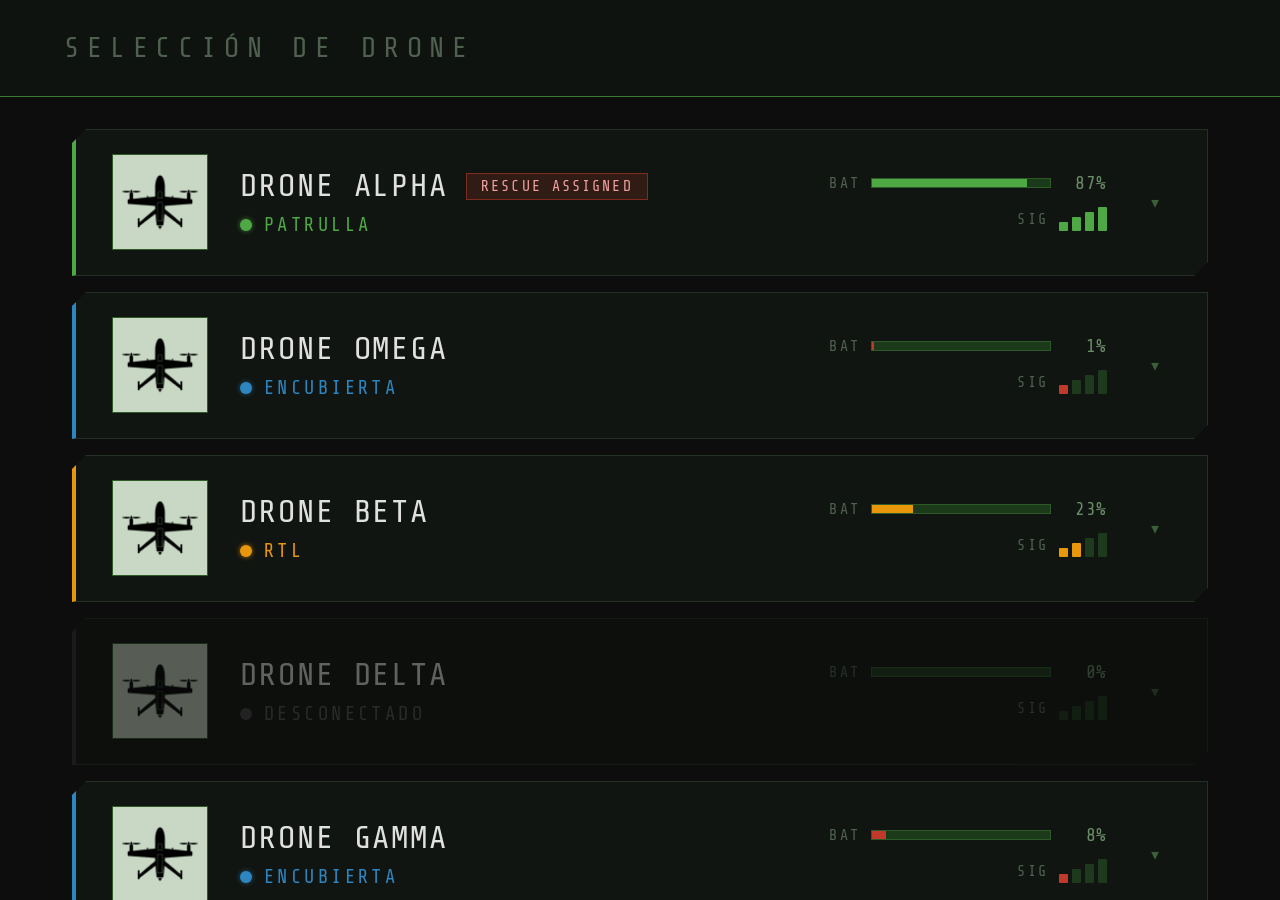
==== drones/index.html @ 0faf00eb "Initial commit: tablet UI for naval simulation (Navalia)" ====
<!DOCTYPE html>
<html lang="es">
<head>
    <meta charset="UTF-8">
    <meta name="viewport" content="width=device-width, initial-scale=1.0">
    <title>Selección de Drone</title>
    <link rel="stylesheet" href="./shared.css">
    <link rel="stylesheet" href="./index.css">
</head>
<body>
    <div id="page">
        <div id="page-header">
            <span id="page-title">Selección de Drone</span>
        </div>
        <div id="drone-list"></div>
    </div>
    <script src="./index.js"></script>
    <script src="./mock.js"></script>
</body>
</html>
---- drones/shared.css ----
/* ===== RESET ===== */
*, *::before, *::after {
    margin: 0;
    padding: 0;
    box-sizing: border-box;
}

html, body {
    width: 100%;
    height: 100%;
    overflow: hidden;
    background: #0d0d0d;
}

/* ===== FONT ===== */
@font-face {
    font-family: 'ShareTechMono';
    src: url('../assets/fonts/ShareTechMono-Regular.woff2') format('woff2');
    font-weight: normal;
    font-style: normal;
}

body {
    font-family: 'ShareTechMono', 'Courier New', monospace;
    color: #e0e0e0;
}

/* ===== VARIABLES ===== */
:root {
    --bg-base:       #0d0d0d;
    --bg-panel:      #0f130f;
    --bg-card:       #111511;
    --accent:        #3a7d32;
    --accent-bright: #4ea844;
    --accent-dim:    #2d5a27;
    --text-primary:  #e0e0e0;
    --text-dim:      #6a8e68;
    --text-label:    #506050;
    --border:        #1a2a1a;
    --border-accent: #3a7d32;
    --status-ok:     #4ea844;
    --status-err:    #c0392b;
}

/* ===== BOTONES ===== */
.btn {
    display: inline-flex;
    align-items: center;
    justify-content: center;
    min-height: 96px;
    padding: 0 48px;
    font-family: 'ShareTechMono', 'Courier New', monospace;
    font-size: 28px;
    letter-spacing: 0.12em;
    text-transform: uppercase;
    color: var(--accent-bright);
    background: transparent;
    border: 1px solid var(--accent);
    cursor: pointer;
    -webkit-user-select: none;
    user-select: none;
    clip-path: polygon(16px 0%, 100% 0%, 100% calc(100% - 16px), calc(100% - 16px) 100%, 0% 100%, 0% 16px);
    transition: background 0.12s;
}

.btn:active {
    background: rgba(58, 125, 50, 0.22);
}

.btn-primary {
    background: rgba(58, 125, 50, 0.12);
    border-color: var(--accent-bright);
    color: #fff;
    font-size: 30px;
}

.btn-primary:active {
    background: rgba(58, 125, 50, 0.35);
}

.btn-primary:disabled {
    opacity: 0.28;
    pointer-events: none;
}

.btn-back {
    display: inline-flex;
    align-items: center;
    gap: 12px;
    min-height: 96px;
    padding: 0 24px;
    font-family: 'ShareTechMono', 'Courier New', monospace;
    font-size: 26px;
    letter-spacing: 0.08em;
    text-transform: uppercase;
    color: var(--text-dim);
    background: transparent;
    border: none;
    cursor: pointer;
    -webkit-user-select: none;
    user-select: none;
}

.btn-back:active {
    color: var(--text-primary);
}

/* ===== MODAL ===== */
.modal-overlay {
    display: none;
    position: fixed;
    inset: 0;
    background: rgba(0, 0, 0, 0.72);
    backdrop-filter: blur(4px);
    -webkit-backdrop-filter: blur(4px);
    z-index: 2000;
    align-items: center;
    justify-content: center;
}

.modal-overlay.visible {
    display: flex;
}

.modal-box {
    background: #0f130f;
    border: 1px solid var(--accent);
    padding: 64px;
    min-width: 800px;
    max-width: 1100px;
    clip-path: polygon(24px 0%, 100% 0%, 100% calc(100% - 24px), calc(100% - 24px) 100%, 0% 100%, 0% 24px);
}

.modal-title {
    font-size: 34px;
    color: var(--text-primary);
    letter-spacing: 0.15em;
    text-transform: uppercase;
    border-bottom: 1px solid var(--border-accent);
    padding-bottom: 28px;
    margin-bottom: 40px;
}

.modal-body {
    font-size: 28px;
    color: var(--text-dim);
    letter-spacing: 0.04em;
    line-height: 2;
    margin-bottom: 56px;
}

.modal-body strong {
    color: var(--accent-bright);
}

.modal-actions {
    display: flex;
    gap: 24px;
    justify-content: flex-end;
}

/* ===== SHAKE (tarjeta no operativa) ===== */
@keyframes shake {
    0%   { transform: translateX(0); }
    15%  { transform: translateX(-8px); }
    35%  { transform: translateX(8px); }
    50%  { transform: translateX(-5px); }
    65%  { transform: translateX(5px); }
    80%  { transform: translateX(-2px); }
    100% { transform: translateX(0); }
}

.shake {
    animation: shake 0.4s ease-in-out;
}
---- drones/index.css ----
/* ===== PAGE LAYOUT ===== */
#page {
    display: flex;
    flex-direction: column;
    width: 100%;
    height: 100%;
}

#page-header {
    flex-shrink: 0;
    padding: 32px 64px;
    border-bottom: 1px solid #3a7d32;
    background: #0f130f;
}

#page-title {
    font-size: 28px;
    letter-spacing: 0.28em;
    text-transform: uppercase;
    color: #506050;
}

/* ===== DRONE LIST ===== */
#drone-list {
    flex: 1;
    overflow-y: auto;
    overscroll-behavior: contain;
    padding: 32px 72px 300px;
    display: flex;
    flex-direction: column;
    gap: 16px;
}

#drone-list::-webkit-scrollbar       { width: 32px; }
#drone-list::-webkit-scrollbar-track { background: #0a0d0a; border-left: 1px solid #1e3a1c; }
#drone-list::-webkit-scrollbar-thumb {
    background: #2d5a27;
    border: 8px solid #0a0d0a;
    border-radius: 2px;
    min-height: 80px;
}
#drone-list::-webkit-scrollbar-thumb:hover { background: #3a7d32; }

/* ===== ANIMATIONS ===== */
@keyframes bat-pulse {
    0%, 100% { opacity: 1; }
    50%       { opacity: 0.3; }
}

@keyframes sig-pulse {
    0%, 100% { opacity: 1; }
    50%       { opacity: 0.45; }
}

@keyframes scan-line {
    0%   { transform: translateX(-100%); }
    100% { transform: translateX(300%); }
}

/* ===== DRONE CARD ===== */
.drone-card {
    position: relative;
    flex-shrink: 0;      /* never compress cards — let #drone-list scroll instead */
    overflow: hidden;
    background: #111511;
    border: 1px solid #243024;
    border-left: 4px solid #333;
    cursor: pointer;
    -webkit-user-select: none;
    user-select: none;
    clip-path: polygon(14px 0%, 100% 0%, 100% calc(100% - 14px), calc(100% - 14px) 100%, 0% 100%, 0% 14px);
    transition: background 0.15s, border-color 0.15s;
}

/* Hover scan-line sweep */
.drone-card::before {
    content: '';
    position: absolute;
    top: 0; left: 0;
    width: 40%; height: 100%;
    background: linear-gradient(90deg, transparent, rgba(78,168,68,0.07), transparent);
    transform: translateX(-100%);
    pointer-events: none;
    z-index: 0;
}

.drone-card:hover              { background: #141e14; border-color: #2d5a27; }
.drone-card:hover::before      { animation: scan-line 0.65s linear; }

/* Status accent border */
.drone-card.status-1 { border-left-color: #4ea844; }
.drone-card.status-2 { border-left-color: #e8960a; }
.drone-card.status-3 { border-left-color: #2e86c1; }

.drone-card.inoperative { opacity: 0.4; cursor: not-allowed; }

/* ===== CARD HEADER ===== */
.card-header {
    position: relative;
    z-index: 1;
    display: flex;
    align-items: center;
    gap: 32px;
    padding: 24px 36px;
}

.drone-card__icon {
    flex-shrink: 0;
    width: 96px;
    height: 96px;
    object-fit: contain;
    border: 1px solid #2d5a27;
    background: #c8d8c4;
    padding: 8px;
}

/* Name + status column */
.card-header__main {
    flex: 1;
    min-width: 0;
    display: flex;
    flex-direction: column;
    gap: 10px;
}

.card-name-row {
    display: flex;
    align-items: center;
    gap: 18px;
    flex-wrap: wrap;
}

.drone-card__name {
    font-size: 32px;
    color: #e0e0e0;
    letter-spacing: 0.06em;
    text-transform: uppercase;
}

.rescue-badge {
    display: none;
    padding: 4px 14px;
    font-size: 15px;
    letter-spacing: 0.14em;
    text-transform: uppercase;
    color: #f0a0a0;
    background: rgba(192, 57, 43, 0.18);
    border: 1px solid rgba(192, 57, 43, 0.55);
}

.rescue-badge.visible { display: inline-block; }

.card-status-row {
    display: flex;
    align-items: center;
    gap: 12px;
}

.status-dot {
    width: 12px;
    height: 12px;
    border-radius: 50%;
    flex-shrink: 0;
}

.status-dot.ok   { background: #4ea844; box-shadow: 0 0 5px rgba(78,168,68,0.7); }
.status-dot.err  { background: #c0392b; box-shadow: 0 0 5px rgba(192,57,43,0.7); }
.status-dot.warn { background: #e8960a; box-shadow: 0 0 5px rgba(232,150,10,0.7); }
.status-dot.info { background: #2e86c1; box-shadow: 0 0 5px rgba(46,134,193,0.6); }
.status-dot.off  { background: #444;    box-shadow: none; }

.status-text {
    font-size: 19px;
    letter-spacing: 0.18em;
    text-transform: uppercase;
}

.status-text.ok   { color: #4ea844; }
.status-text.err  { color: #c0392b; }
.status-text.warn { color: #e8960a; }
.status-text.info { color: #2e86c1; }
.status-text.off  { color: #555; }

/* ===== RIGHT INDICATORS ===== */
.card-indicators {
    flex-shrink: 0;
    display: flex;
    flex-direction: column;
    align-items: flex-end;
    gap: 14px;
}

/* Battery */
.battery-wrap {
    display: flex;
    align-items: center;
    gap: 10px;
}

.battery-label {
    font-size: 15px;
    color: #506050;
    letter-spacing: 0.18em;
}

.battery-track {
    width: 180px;
    height: 10px;
    background: #1a3a1a;
    border: 1px solid #2d5a27;
    overflow: hidden;
}

.battery-fill {
    height: 100%;
    width: 0%;
    transition: width 0.4s ease;
}

.battery-fill.bat-ok   { background: #4ea844; }
.battery-fill.bat-warn { background: #e8960a; }
.battery-fill.bat-crit { background: #c0392b; animation: bat-pulse 0.85s ease-in-out infinite; }

.battery-pct {
    font-size: 18px;
    color: #6a8e68;
    letter-spacing: 0.04em;
    min-width: 46px;
    text-align: right;
}

/* Signal */
.signal-wrap {
    display: flex;
    align-items: center;
    gap: 10px;
}

.signal-label {
    font-size: 15px;
    color: #506050;
    letter-spacing: 0.18em;
}

.signal-bars {
    display: flex;
    align-items: flex-end;
    gap: 4px;
}

.signal-bar {
    width: 9px;
    background: #1e3a1c;
    border-radius: 1px;
}

.signal-bar.b1 { height: 9px; }
.signal-bar.b2 { height: 14px; }
.signal-bar.b3 { height: 19px; }
.signal-bar.b4 { height: 24px; }

.signal-bar.active                { background: #4ea844; animation: sig-pulse 2s ease-in-out infinite; }
.signal-bar.active.b1             { animation-delay: 0s; }
.signal-bar.active.b2             { animation-delay: 0.18s; }
.signal-bar.active.b3             { animation-delay: 0.36s; }
.signal-bar.active.b4             { animation-delay: 0.54s; }
.signal-bar.active.sig-warn       { background: #e8960a; }
.signal-bar.active.sig-low        { background: #c0392b; }

/* ===== CHEVRON — in normal flex flow, after indicators ===== */
.card-chevron {
    flex-shrink: 0;
    width: 32px;
    font-size: 20px;
    color: #3a6038;
    text-align: center;
    align-self: center;
    transition: transform 0.3s ease, color 0.2s;
    pointer-events: none;
}

.drone-card.expanded .card-chevron {
    transform: rotate(180deg);
    color: #4ea844;
}

/* ===== EXPANDABLE DETAIL ===== */
.card-detail {
    position: relative;
    z-index: 1;
    display: grid;
    grid-template-rows: 0fr;
    transition: grid-template-rows 0.35s ease, border-color 0.35s ease;
    border-top: 1px solid transparent;
}

.drone-card.expanded .card-detail {
    grid-template-rows: 1fr;
    border-top-color: #243024;
}

/*
 * Hijo directo del grid: sin padding propio para que 0fr colapse a 0 px exacto.
 * El padding vive en .detail-inner, un nivel más adentro.
 */
.card-detail__clip {
    overflow: hidden;
    min-height: 0;
}

.detail-inner {
    padding: 24px 36px 30px;
    display: flex;
    gap: 64px;
    align-items: flex-start;
}

.detail-group {
    display: flex;
    flex-direction: column;
    gap: 6px;
    min-width: 200px;
}

.detail-group-title {
    font-size: 20px;
    color: #4a7a48;
    letter-spacing: 0.28em;
    text-transform: uppercase;
    margin-bottom: 10px;
    padding-bottom: 8px;
    border-bottom: 1px solid #243024;
}

.detail-row {
    display: flex;
    align-items: baseline;
    gap: 14px;
}

.detail-key {
    font-size: 20px;
    color: #6a8e68;
    letter-spacing: 0.18em;
    text-transform: uppercase;
    min-width: 72px;
}

.detail-val {
    font-size: 28px;
    color: #4ea844;
    letter-spacing: 0.05em;
}

.detail-actions {
    margin-left: auto;
    align-self: center;
}

.btn-select {
    display: inline-flex;
    align-items: center;
    justify-content: center;
    padding: 18px 44px;
    font-family: 'ShareTechMono', 'Courier New', monospace;
    font-size: 22px;
    letter-spacing: 0.14em;
    text-transform: uppercase;
    color: #e0e0e0;
    background: rgba(58, 125, 50, 0.12);
    border: 1px solid #4ea844;
    cursor: pointer;
    clip-path: polygon(10px 0%, 100% 0%, 100% calc(100% - 10px), calc(100% - 10px) 100%, 0% 100%, 0% 10px);
    transition: background 0.12s, box-shadow 0.12s;
}

.btn-select:hover              { box-shadow: 0 0 12px rgba(78,168,68,0.35); }
.btn-select:active             { background: rgba(58, 125, 50, 0.32); }
.btn-select.disabled {
    color: #3a5a38;
    border-color: #2d5a27;
    background: transparent;
    cursor: not-allowed;
    box-shadow: none;
    opacity: 0.5;
}
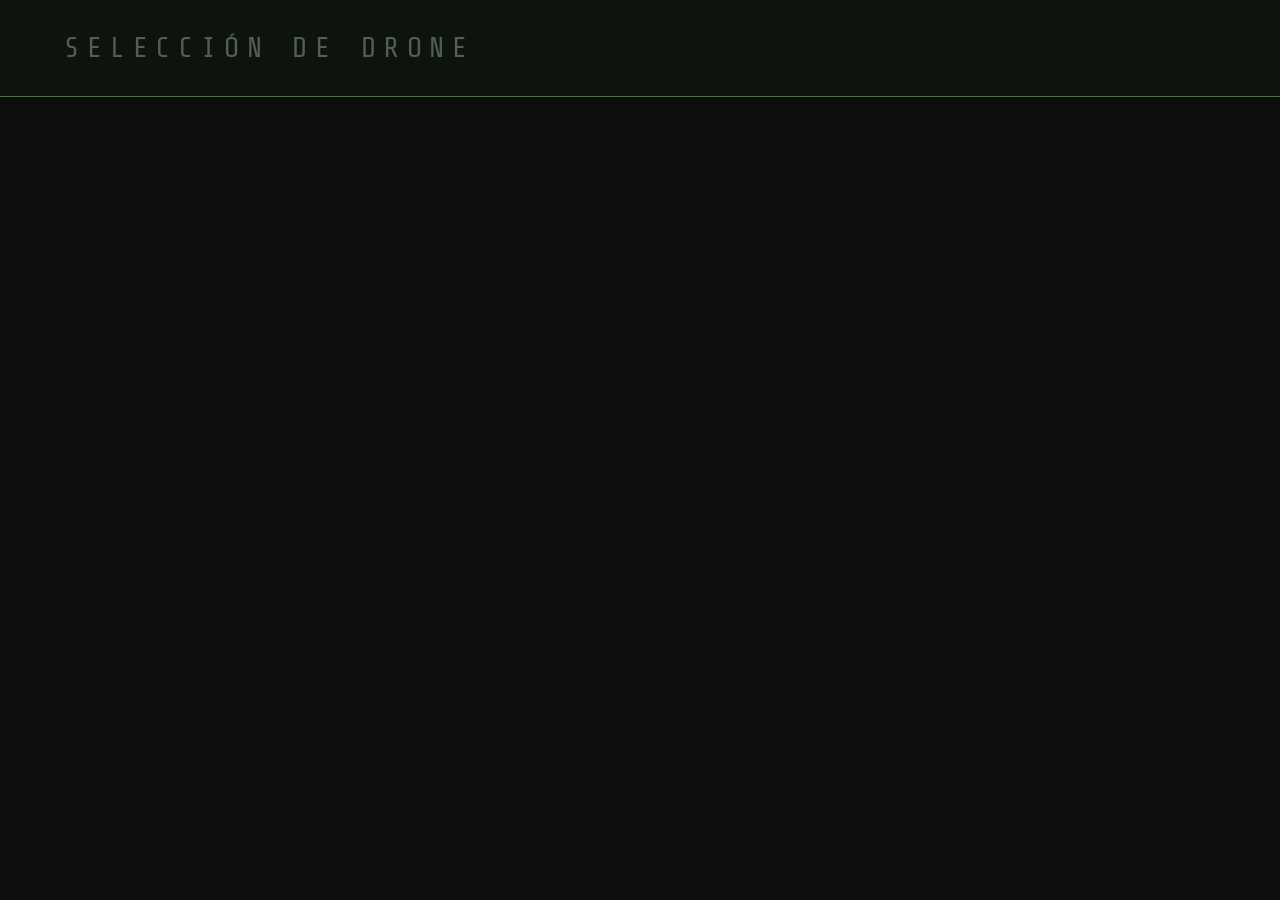
==== commit 3bc63665: "map/drones: add GeoConv module and Unity-coordinate pipeline - New js/geoconv.js: converts Unity wor" ====
--- a/drones/index.html
+++ b/drones/index.html
@@ -14,6 +14,7 @@
         </div>
         <div id="drone-list"></div>
     </div>
+    <script src="../js/geoconv.js"></script>
     <script src="./index.js"></script>
     <script src="./mock.js"></script>
 </body>
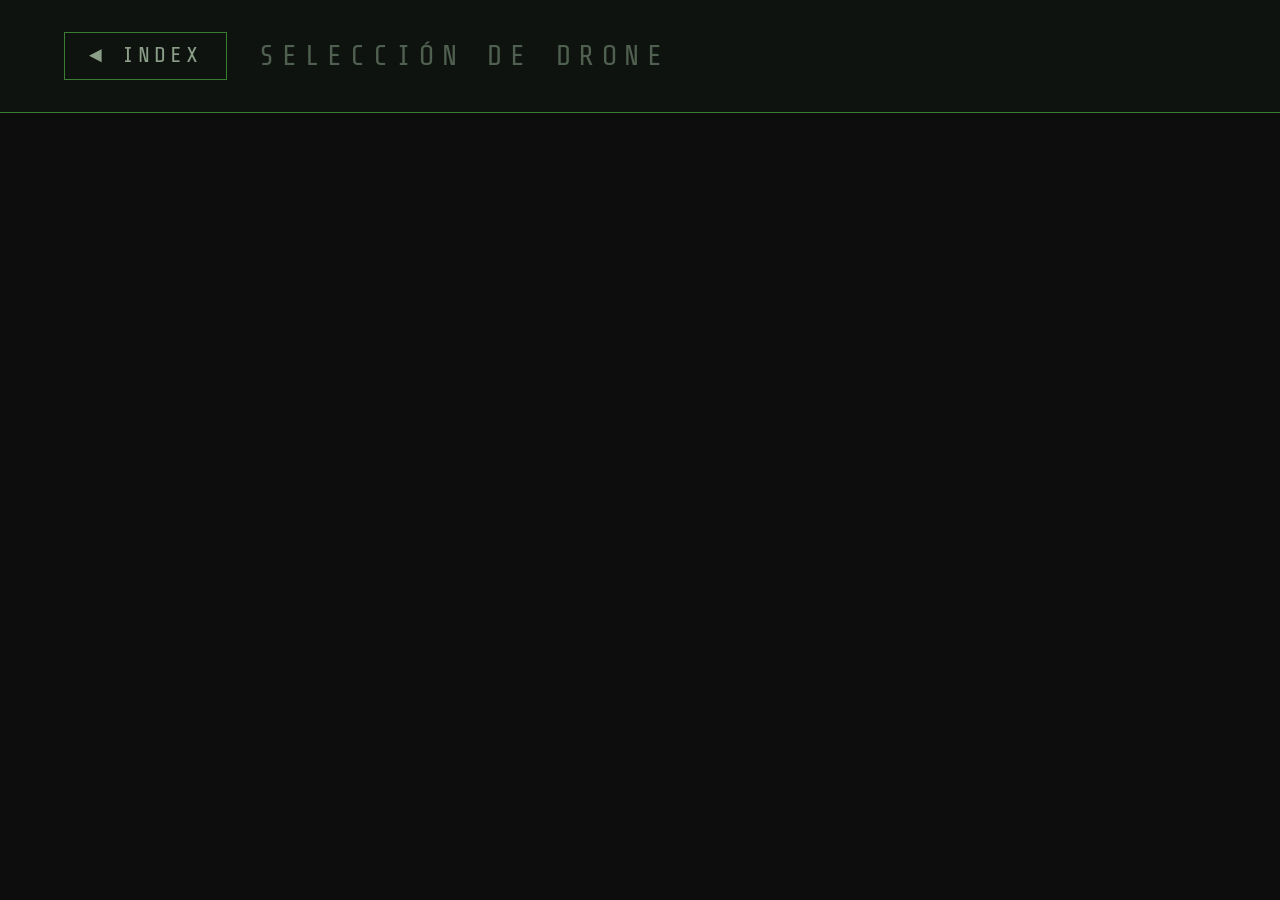
==== commit 26175bdc: "nav: add root index.html with links to all screens and back buttons - New index.html at project root" ====
--- a/drones/index.html
+++ b/drones/index.html
@@ -10,6 +10,7 @@
 <body>
     <div id="page">
         <div id="page-header">
+            <a href="../index.html" id="btn-back-index">◄ INDEX</a>
             <span id="page-title">Selección de Drone</span>
         </div>
         <div id="drone-list"></div>
--- a/drones/index.css
+++ b/drones/index.css
@@ -8,9 +8,31 @@
 
 #page-header {
     flex-shrink: 0;
+    display: flex;
+    align-items: center;
+    gap: 32px;
     padding: 32px 64px;
     border-bottom: 1px solid #3a7d32;
     background: #0f130f;
+}
+
+#btn-back-index {
+    flex-shrink: 0;
+    padding: 10px 24px;
+    background: transparent;
+    border: 1px solid #3a7d32;
+    color: #8a9e88;
+    font-family: 'ShareTechMono', 'Courier New', monospace;
+    font-size: 22px;
+    letter-spacing: 0.18em;
+    text-transform: uppercase;
+    text-decoration: none;
+    transition: border-color 0.12s, color 0.12s, box-shadow 0.12s;
+}
+#btn-back-index:hover {
+    border-color: #4ea844;
+    color: #4ea844;
+    box-shadow: 0 0 10px rgba(58, 125, 50, 0.55);
 }
 
 #page-title {
